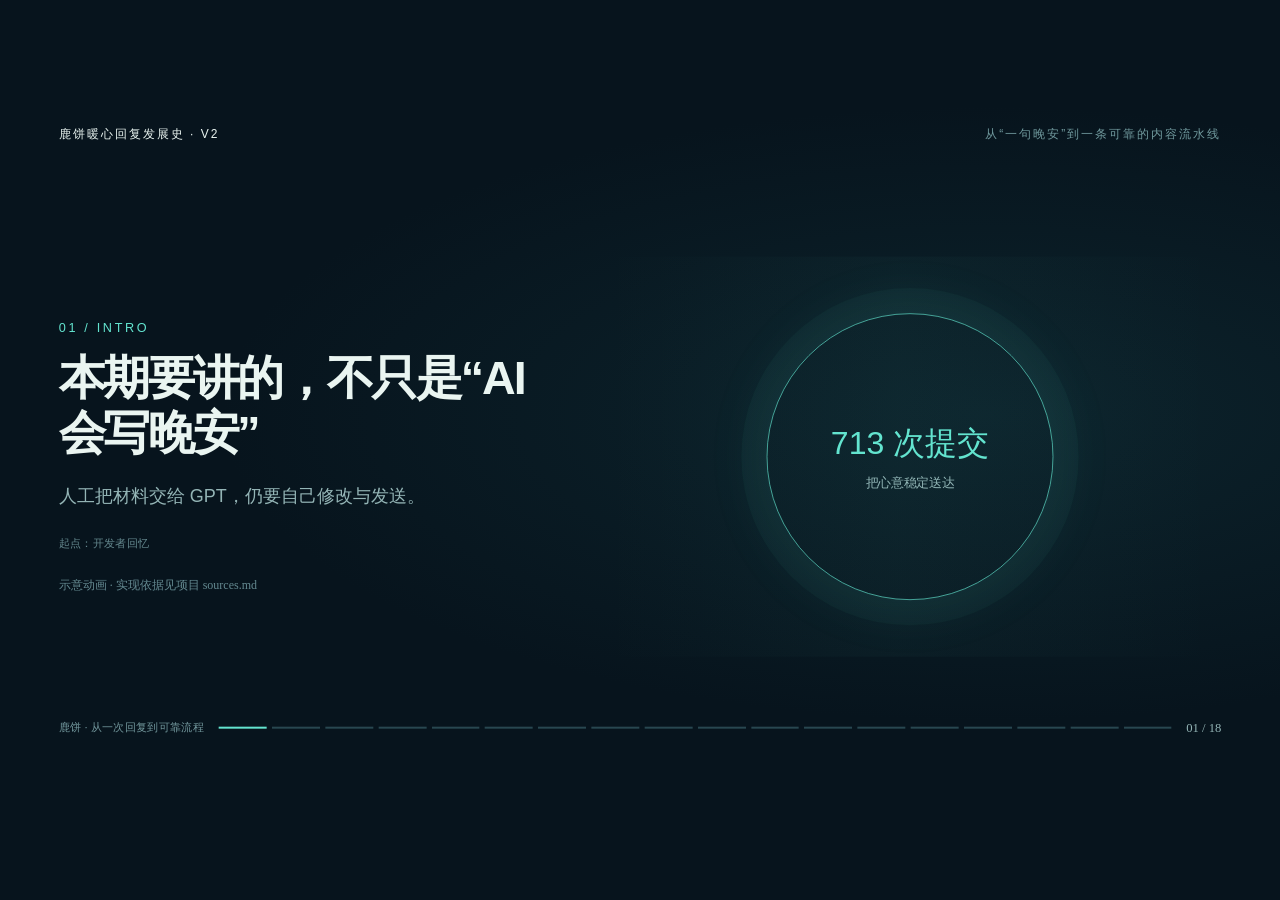
==== projects/development-history-v3-tts/ppt/index.html @ d37644af "feat: add TTS and RVC variants with a layered animated outline" ====
<!doctype html><html lang="zh-CN"><head><meta charset="utf-8"><meta name="viewport" content="width=device-width,initial-scale=1"><title>鹿饼暖心回复发展史 V2</title><style>
:root{--bg:#07141d;--ink:#eaf5f1;--muted:#94b5b6;--cyan:#63e4cf;--gold:#f5c27b;--pink:#ff7f96;--line:#31515b}*{box-sizing:border-box}html,body{margin:0;overflow:hidden;background:var(--bg);color:var(--ink);font-family:"Microsoft YaHei","Noto Sans CJK SC",sans-serif}#deck{position:absolute;left:50%;top:50%;width:1920px;height:1080px;transform:translate(-50%,-50%) scale(var(--scale,1));background:radial-gradient(ellipse at 77% 45%,#16424a55,transparent 55%),var(--bg);overflow:hidden}header{position:absolute;top:54px;left:88px;right:88px;display:flex;justify-content:space-between;font-size:18px;letter-spacing:3px;color:#70999d}header b{font-weight:500;color:#eaf5f1}.slide{display:none;position:absolute;inset:0;padding:170px 88px 150px;grid-template-columns:720px 1fr;gap:90px;align-items:center}.slide.active{display:grid}.eyebrow{font-size:19px;color:var(--cyan);letter-spacing:4px;margin-bottom:24px}.counter{font:18px Consolas;color:#648990;margin-top:35px}h1{font-size:70px;line-height:1.16;letter-spacing:-3px;margin:0 0 30px;max-width:700px}h1 em{font-style:normal;color:var(--cyan)}p{font-size:27px;line-height:1.85;color:var(--muted);margin:0;max-width:700px}.source{margin-top:30px;color:#65898f;font-size:17px;line-height:1.75}.source strong{color:var(--gold);font-weight:500}.stage{height:600px;position:relative;display:flex;align-items:center;justify-content:center}.stage:before{content:"";position:absolute;inset:0;background:linear-gradient(90deg,transparent,#63e4cf08 48%,transparent)}.axis{position:absolute;left:0;right:0;top:50%;height:1px;background:var(--line)}.packet{position:absolute;left:calc(var(--p)*1%);top:calc(50% + var(--y));width:126px;height:42px;border:1px solid #568b91;border-radius:9px;background:#102b34;display:grid;place-items:center;font-size:16px;color:#cde0dc;transform:translate(-50%,-50%) scale(var(--s,1));opacity:var(--o,1)}.packet.hot{border-color:var(--gold);color:var(--gold)}.packet.merge{width:180px;border-color:var(--cyan);color:var(--cyan)}.context-box{position:absolute;left:8%;right:8%;top:28%;height:205px;border:1px solid #517a80;border-radius:18px;padding:24px}.context-box .bar{height:22px;border-radius:20px;background:#1d3d45;overflow:hidden}.context-box .fill{width:calc(var(--p)*1%);height:100%;background:linear-gradient(90deg,var(--cyan),var(--gold));transform-origin:left}.context-box .limit{position:absolute;top:70px;bottom:22px;left:calc(var(--limit)*1%);border-left:2px dashed var(--pink)}.context-box label{display:flex;justify-content:space-between;color:var(--muted);font-size:18px;margin-bottom:24px}.overflow{position:absolute;right:45px;bottom:34px;color:var(--pink);font-size:21px;opacity:var(--overflow,0)}.tokens{position:absolute;left:4%;right:4%;bottom:90px;display:flex;gap:10px;justify-content:center}.token{padding:14px 18px;border:1px solid #3c6167;border-radius:8px;font-size:18px;opacity:.6;transform:translateY(0)}.token.selected{border-color:var(--cyan);color:var(--cyan);opacity:1;transform:translateY(-12px)}.window{position:absolute;left:10%;right:10%;top:21%;bottom:21%;border:1px solid var(--cyan);border-radius:22px;padding:34px;transform:scaleX(var(--wide,.45));transform-origin:left;overflow:hidden;background:#0b2730aa}.window .evidence{display:flex;flex-direction:column;gap:15px;width:680px;opacity:var(--evidence,0)}.evidence i{height:14px;background:#3e7277;border-radius:7px}.evidence i:nth-child(2){width:75%}.evidence i:nth-child(3){width:90%}.evidence i:nth-child(4){width:58%}.evidence i:nth-child(5){width:82%}.full-badge{position:absolute;right:35px;top:35px;color:var(--gold);font-size:21px;opacity:var(--full,0)}.badprompt,.goodprompt{position:absolute;left:8%;right:8%;border:1px solid #515f63;border-radius:14px;padding:24px;font-size:22px;line-height:1.6}.badprompt{top:20%;color:#b7a6a8;opacity:calc(1 - var(--p))}.goodprompt{top:51%;border-color:var(--cyan);clip-path:inset(0 calc(100% - var(--good,0)*1%) 0 0);color:var(--cyan)}.rule{position:absolute;bottom:20%;display:flex;gap:16px}.rule b{border:1px solid #4e777a;border-radius:20px;padding:10px 18px;color:var(--muted);opacity:.25}.rule b.on{opacity:1;border-color:var(--cyan);color:var(--cyan)}.script-track{position:absolute;left:7%;right:7%;top:47%;height:5px;background:var(--line)}.script-dot{position:absolute;left:calc(var(--p)*80% + 10%);top:calc(47% - 13px);width:30px;height:30px;border-radius:50%;background:var(--gold);box-shadow:0 0 35px var(--gold);transform:translateX(-50%)}.script-node{position:absolute;top:32%;padding:22px;border:1px solid #446e73;border-radius:12px;color:var(--muted);opacity:.35;transform:translateY(20px)}.script-node.on{opacity:1;transform:translateY(0);border-color:var(--cyan);color:var(--ink)}.script-node:nth-child(1){left:5%}.script-node:nth-child(2){left:34%}.script-node:nth-child(3){right:5%}.model-line{position:absolute;left:10%;right:10%;top:56%;height:3px;background:var(--line)}.model-marker{position:absolute;left:calc(10% + var(--p)*80%);top:calc(56% - 18px);width:38px;height:38px;border-radius:50%;background:var(--cyan);box-shadow:0 0 40px var(--cyan);transform:translateX(-50%)}.model-labels{position:absolute;left:8%;right:8%;top:63%;display:flex;justify-content:space-between;color:var(--muted);font-size:21px}.glyphs{position:absolute;top:25%;display:flex;gap:24px;font-size:42px;color:var(--cyan)}.glyphs span{opacity:var(--glyph,.2);transform:translateY(calc((1 - var(--glyph))*20px))}.fourgrid{position:absolute;left:8%;top:20%;width:430px;height:430px;display:grid;grid-template-columns:1fr 1fr;gap:8px;transform:translateX(calc(var(--p)*-100px)) rotate(calc(var(--p)*-3deg));opacity:calc(1 - var(--p)*.7)}.fourgrid i{background:#16444b;border:1px solid #4a7d7d;display:grid;place-items:center;color:#87c1bc;font-style:normal;font-size:19px}.film{position:absolute;right:7%;top:20%;width:470px;height:440px;border:1px solid var(--cyan);background:linear-gradient(145deg,#112d34,#081921);transform:translateX(calc((1 - var(--p))*140px));opacity:var(--film,0);padding:28px}.film:before{content:"";display:block;height:240px;background:radial-gradient(circle at 60% 35%,#6ee7d65a,transparent 20%),linear-gradient(135deg,#184d55,#0b222a);border:1px solid #4e7e83}.film span{display:block;color:var(--gold);margin-top:22px;font-size:22px}.anchor{position:absolute;left:52%;top:48%;color:var(--cyan);font-size:18px;opacity:var(--anchor,0)}.nodes{position:absolute;inset:12% 8%}.node{position:absolute;width:128px;height:70px;border:1px solid #4f7c80;border-radius:12px;display:grid;place-items:center;color:var(--muted);opacity:.5}.node.sui{left:7%;top:15%}.node.guest{right:7%;top:15%}.node.voice{left:38%;bottom:8%}.node.image{right:8%;bottom:5%}.node.on{border-color:var(--cyan);color:var(--cyan);opacity:1}.link{position:absolute;height:2px;background:var(--cyan);transform-origin:left;opacity:var(--link-o,0)}.link.one{left:23%;top:28%;width:42%;transform:rotate(20deg)}.link.two{left:50%;top:34%;width:36%;transform:rotate(65deg)}.clock{position:absolute;left:17%;top:18%;width:250px;height:250px;border:2px solid #4b747b;border-radius:50%;display:grid;place-items:center;font-size:42px;color:var(--gold)}.clock:after{content:"";position:absolute;left:50%;top:50%;height:82px;width:3px;background:var(--cyan);transform-origin:bottom;transform:translate(-50%,-100%) rotate(calc(var(--p)*720deg))}.path{position:absolute;left:48%;right:8%;top:31%;font-size:22px;color:var(--muted);line-height:3}.path b{color:var(--cyan);font-weight:500}.branch{position:absolute;left:50%;top:53%;width:42%;height:2px;background:var(--line)}.branch:after{content:"";position:absolute;right:0;top:-22px;width:70%;height:44px;border-top:2px solid var(--cyan);border-right:2px solid var(--cyan);border-radius:0 28px 0 0;opacity:var(--p)}.branch:before{content:"文字先发 → 图片补图";position:absolute;right:0;top:34px;color:var(--gold);font-size:19px;opacity:var(--p)}.queue{position:absolute;left:7%;right:7%;top:34%;display:flex;justify-content:space-between}.qitem{width:170px;height:95px;border:1px solid #426d72;border-radius:10px;display:grid;place-items:center;color:var(--muted);opacity:.5}.qitem.on{color:var(--cyan);border-color:var(--cyan);opacity:1;transform:translateY(-12px)}.qarrow{align-self:center;color:var(--gold);font-size:30px}.end-ring{width:430px;height:430px;border-radius:50%;border:1px solid var(--cyan);display:grid;place-items:center;color:var(--cyan);font-size:48px;box-shadow:0 0 0 38px #63e4cf08,0 0 100px #63e4cf18}.end-ring small{display:block;font-size:19px;color:var(--muted);text-align:center;margin-top:15px}footer{position:absolute;left:88px;right:88px;bottom:112px;display:flex;align-items:center;gap:22px;color:#72979c;font-size:17px}.rail{flex:1;display:flex;gap:8px}.rail i{height:3px;flex:1;background:#284750}.rail i.on{background:var(--cyan)}.rail i.past{background:#387177}.page{font:19px Consolas;color:var(--muted)}
</style></head><body><main id="deck"><header><b>鹿饼暖心回复发展史 · V2</b><span>从“一句晚安”到一条可靠的内容流水线</span></header></main><script>
const data=[{"id":"intro","title":"本期要讲的，不只是“AI 会写晚安”","narration":"这期我们不只展示一条生成结果，而是沿着一条真实流水线，看看录播怎么进来、上下文怎么整理、晚安和漫画怎么变好，以及为什么这些细节值得反复修。","kind":"intro","labels":["本期主题","整体流程","优化细节"]},{"id":"overview","title":"先看全貌：录播结束以后发生什么","narration":"整体流程是：录播姬完成录制，通过 Webhook 通知程序；程序等待文件稳定、合并分段、提取音频、生成字幕，再把上下文交给晚安、漫画和切片流程，最后进入人工确认。","kind":"overview","labels":["录播姬","Webhook","ASR → 晚安 → 切片"]},{"id":"origin","title":"本来只是想写一句晚安","narration":"最开始，我们只是人工把弹幕贴进聊天网页。真正费心的，是让这一句晚安，既记得今晚，也真的有点温度。","kind":"flow","labels":["人工整理","GPT 网页","晚安草稿"]},{"id":"context_limit","title":"上下文装不下，怎么办","narration":"早期模型的上下文装不下整场直播。我们先按时间分组、合并重复弹幕，再降低水词权重。先解决的，是模型到底能看到什么。","kind":"context","labels":["原始弹幕","有限窗口","超出容量"]},{"id":"short_context","title":"短一点，反而更容易写好","narration":"当时我们发现，筛选后的短上下文反而更聚焦。但不能随便删：随机丢弃后来改成评分、目标行数和必留项，让关键细节留下来。","kind":"selection","labels":["随机丢弃","目标 1000 行","必留细节"]},{"id":"full_context","title":"模型变强，取舍也要重做","narration":"后来模型能力进步，我们又试着保留完整字幕和弹幕。弥月、米汀的实验流程只压缩重复排版，再用原文复核。策略也要跟着能力变。","kind":"expand","labels":["筛选输入","完整证据","原文复核"]},{"id":"warm_prompt","title":"暖心，不是多加几句夸奖","narration":"回复一度爱说含金量爆表，听起来热闹，却每晚都差不多。后来我们要求它回应具体原话、失误和现场反应。暖心，要从今晚的细节长出来。","kind":"prompt","labels":["泛泛夸奖","回应原话","具体 → 感受"]},{"id":"prompt_boundaries","title":"一句自然的话，背后也有边界","narration":"我们还反复调整称呼、字数和问候。粉丝名字不能当主播名字，嘉宾的经历不能算给房主。白天下播，也不能机械地说晚安。","kind":"rules","labels":["称呼边界","说话人边界","真实时段"]},{"id":"comic_script","title":"先当编剧，再请画师","narration":"漫画更不是把摘要扔给画图模型。先选几个有起因、有转折的节拍，再写角色动作、画面和短台词。脚本太长被截断，还得修输出限制和失败处理。","kind":"script","labels":["原文证据","叙事节拍","画面脚本"]},{"id":"references","title":"画得像，还要画得对","narration":"立绘保证人物像，录播截图保证场景对。后来脚本会主动请求关键时刻的截图，并说明用来核对什么。参考图不是装饰，而是画面证据。","kind":"references","labels":["角色立绘","关键截图","核对事实"]},{"id":"wrong_game","title":"她爱玩，不等于今晚就在玩","narration":"有次我们发现，小弥的图总在启动原神。问题出在人设抢过了本场事实。后来明确证据优先级：本场标题和原话，必须压过模型对人物的刻板印象。","kind":"evidence","labels":["稳定人设","本场标题","实际游戏"]},{"id":"image_models","title":"模型升级，中文终于能入画","narration":"早期图片里的中文容易出错，我们甚至要求纯默剧。后来接入更支持中文的模型，包括新的图像模型，才重新规划台词、拟声词和位置。","kind":"models","labels":["早期模型","高级模型","中文锚点"]},{"id":"composition","title":"同一场直播，两种讲法","narration":"构图也发展出两条路：四格把几个笑点依次讲清；沉浸式让人物进入电影感主画面。再把四到六处中文回忆锚点，放回对应动作旁边。","kind":"composition","labels":["四格分镜","沉浸主画面","回忆锚点"]},{"id":"multi_people","title":"从一个人，到一群不同的人","narration":"扩展到多位主播时，每个房间都要配置称呼、粉丝名、外观和参考图。有的人适合长回复，有的人需要短一点，语气也不能全套岁己的模板。","kind":"identity","labels":["房间配置","独立称呼","参考图"]},{"id":"false_guests","title":"一个表情包，也会让 AI 串台","narration":"表情包名字里有花礼，不代表花礼来联动了。我们修过这种误加角色，也修过把粉碎机听成岁己。声音、原话和上下文要互相核对，不能见词就替换。","kind":"gate","labels":["提到名字","证据门槛","允许入画"]},{"id":"timing","title":"生成好了，也不一定马上发","narration":"发送时机同样磨了很久：断流不等于下播，动态也要找对。新动态五分钟内优先及时回复；图片没好就先发文字，错过窗口再有限等待，之后补图。","kind":"timing","labels":["确认动态","五分钟窗口","文字先发"]},{"id":"reliability","title":"重试一次，不能多发一遍","narration":"还有观众看不见的功夫：显卡忙时排队，重启后恢复任务，同一场不能重复生图、重复评论。共享缓存省掉重复输入，失败的切片也不能拖垮整条晚安流程。","kind":"queue","labels":["排队恢复","缓存命中","一次发送"]},{"id":"ending","title":"713 次提交，还是同一个出发点","narration":"从第一版到现在，仓库已经有七百多次提交。它们不是为了把流程图画得更复杂，而是一次次让事实更准、表达更贴心，让那句晚安值得被收到。","kind":"ending","labels":["713 次提交","事实更准","心意送达"]}];const deck=document.querySelector('#deck');const slides=[];const rail=document.createElement('div');rail.className='rail';let current=0;
function visual(item){const labels=item.labels.map(function(x,i){return '<span class="token '+(i===0?'selected':'')+'" style="--dy:'+(i*3)+'px">'+x+'</span>'}).join('');if(item.kind==='flow')return '<div class="axis"></div>'+['弹幕','时间','情绪','原话'].map(function(x,i){return '<i class="packet '+(i===3?'hot':'')+'" style="--p:'+(12+i*22)+';--y:'+((i-1.5)*75)+'px">'+x+'</i>'}).join('')+'<div class="packet merge" style="--p:50;--y:0">可用输入</div>';if(item.kind==='context')return '<div class="context-box" style="--limit:68"><label><span>原始直播证据</span><span>上下文窗口</span></label><div class="bar"><div class="fill"></div></div><div class="limit"></div><div class="overflow">超出窗口 → 必须取舍</div></div>';if(item.kind==='selection')return '<div class="context-box" style="--limit:100"><label><span>评分：信号、次数、人数</span><span>目标行数</span></label><div class="bar"><div class="fill"></div></div><div class="tokens">'+labels+'</div></div>';if(item.kind==='expand')return '<div class="window"><div class="evidence"><i></i><i></i><i></i><i></i><i></i></div><div class="full-badge">完整证据 · 重复压缩</div></div>';if(item.kind==='prompt')return '<div class="badprompt">“今晚含金量爆表，大家都很开心。”<br><small>泛泛、每晚都能用</small></div><div class="goodprompt">“从本场那句原话切入，再说为什么让人心疼或发笑。”</div><div class="rule">'+labels+'</div>';if(item.kind==='rules')return '<div class="rule" style="top:35%;bottom:auto">'+labels+'</div><div class="nodes"><div class="node sui on">房主岁己</div><div class="node guest">嘉宾／外部声源</div><div class="node voice on">时段与称呼</div></div>';if(item.kind==='script')return '<div class="script-node">原文证据</div><div class="script-node">叙事节拍</div><div class="script-node">角色动作</div><div class="script-track"></div><div class="script-dot"></div>';if(item.kind==='references')return '<div class="nodes"><div class="node sui on">立绘：人物</div><div class="node guest on">截图：事实</div><div class="node voice">脚本：动作</div><div class="node image">成图：证据</div><div class="link one"></div><div class="link two"></div></div>';if(item.kind==='evidence')return '<div class="fourgrid"><i>人设<br>线索</i><i>本场<br>原话</i><i>标题<br>证据</i><i>画面<br>截图</i></div><div class="film"><div></div><span>本场事实优先</span></div>';if(item.kind==='models')return '<div class="glyphs"><span>无字</span><span>少字</span><span>中文锚点</span></div><div class="model-line"></div><div class="model-marker"></div><div class="model-labels"><span>早期模型</span><span>高级模型</span><span>GPT Image 2</span></div>';if(item.kind==='composition')return '<div class="fourgrid"><i>起因</i><i>反应</i><i>转折</i><i>结果</i></div><div class="film"><div></div><span>一张画面：起因 → 转折 → 收束</span></div><div class="anchor">文字锚点贴在对应动作旁</div>';if(item.kind==='identity')return '<div class="nodes"><div class="node sui on">岁己<br>房主</div><div class="node guest">嘉宾<br>声纹</div><div class="node voice">外观／别名</div><div class="node image">参考图</div><div class="link one"></div><div class="link two"></div></div>';if(item.kind==='gate')return '<div class="context-box"><label><span>提到名字</span><span>是否真联动？</span></label><div class="tokens">'+labels+'</div><div class="full-badge">原话 + 声音 + 上下文 → 通过</div></div>';if(item.kind==='timing')return '<div class="clock"><span>下播</span></div><div class="path"><b>确认最新动态</b><br>≤ 5 分钟：优先抢时效<br>图片未好：文字先发<br>超时后：有限等待再补图</div><div class="branch"></div>';if(item.kind==='queue')return '<div class="queue">'+['显卡忙','处理队列','缓存命中','一次发送'].map(function(x,i){return '<div class="qitem '+(i===0?'on':'')+'">'+x+'</div>'+(i<3?'<div class="qarrow">→</div>':'')}).join('')+'</div>';return '<div class="end-ring"><div>713 次提交<small>把心意稳定送达</small></div></div>'}
data.forEach(function(item,i){const s=document.createElement('section');s.className='slide'+(i===0?' active':'');s.dataset.slide=i;s.innerHTML='<div><div class="eyebrow">'+String(i+1).padStart(2,'0')+' / '+item.kind.toUpperCase()+'</div><h1>'+item.title+'</h1><p>'+item.narration+'</p><div class="source"><strong>原理图解</strong> · 动画展示关键变化，不是静态截图</div><div class="counter">AI VIDEO WORKFLOW · 2026</div></div><div class="stage" data-kind="'+item.kind+'">'+visual(item)+'</div>';deck.appendChild(s);const d=document.createElement('i');rail.appendChild(d);slides.push(s)});deck.appendChild(rail);const dots=[...rail.children];const page=document.createElement('span');page.className='page';page.id='page';const foot=document.createElement('footer');foot.innerHTML='<span>鹿饼 · 从一次回复到可靠流程</span>';foot.appendChild(rail);foot.appendChild(page);deck.appendChild(foot);
function resize(){document.documentElement.style.setProperty('--scale',Math.min(innerWidth/1920,innerHeight/1080))}function select(n){current=Math.max(0,Math.min(slides.length-1,n));slides.forEach(function(s,i){s.classList.toggle('active',i===current)});dots.forEach(function(d,i){d.classList.toggle('on',i===current);d.classList.toggle('past',i<current)});page.textContent=String(current+1).padStart(2,'0')+' / '+data.length}
function updateVisual(slide,time,duration){const p=Math.max(0,Math.min(1,time/duration));const stage=slides[slide].querySelector('.stage');stage.style.setProperty('--p',p);stage.style.setProperty('--limit',35+33*Math.min(1,p*1.4));stage.style.setProperty('--overflow',p>.72?1:0);stage.style.setProperty('--wide',.46+.54*p);stage.style.setProperty('--evidence',p>.45?1:0);stage.style.setProperty('--full',p>.62?1:0);stage.style.setProperty('--good',Math.min(100,p*170));stage.style.setProperty('--film',Math.max(0,(p-.35)*1.6));stage.style.setProperty('--anchor',Math.max(0,(p-.58)*2.4));stage.style.setProperty('--glyph',Math.min(1,p*1.6));stage.style.setProperty('--link-o',Math.min(1,p*2));stage.querySelectorAll('.token').forEach(function(e,i){e.classList.toggle('selected',p>(i+.4)/(stage.querySelectorAll('.token').length+.2))});stage.querySelectorAll('.script-node').forEach(function(e,i){e.classList.toggle('on',p>(i+.25)/3.2)});stage.querySelectorAll('.qitem').forEach(function(e,i){e.classList.toggle('on',p>(i+.2)/4)})}
window.renderAt=function(v){select(v.slide);updateVisual(v.slide,v.time,v.duration)};addEventListener('resize',resize);addEventListener('keydown',function(e){if(['ArrowRight',' '].includes(e.key))select(current+1);if(e.key==='ArrowLeft')select(current-1)});resize();select(0);updateVisual(0,0,15)
</script><script src="motion.js"></script></body></html>
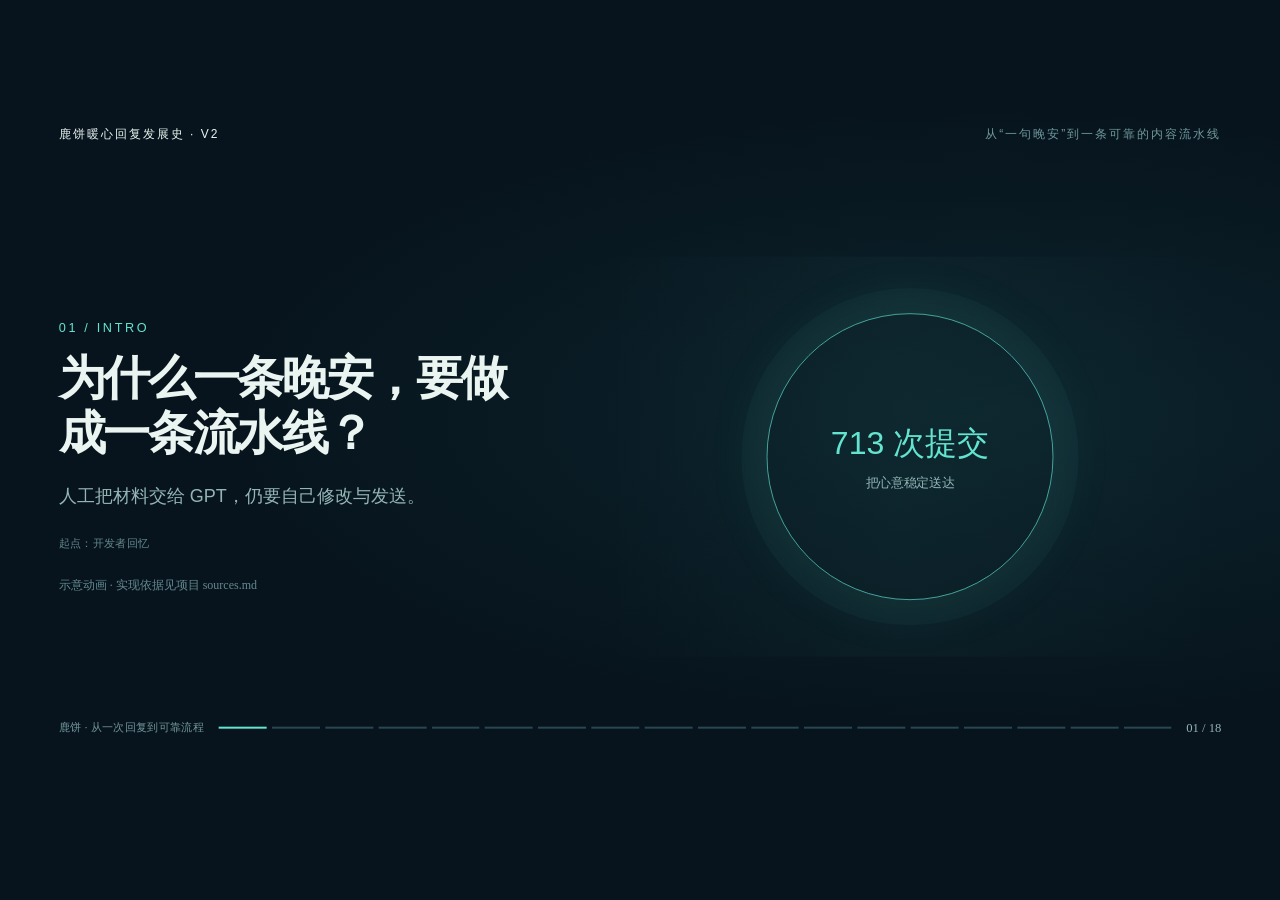
==== commit d4489332: "rewrite V3 as a layered technical explainer with sentence subtitles" ====
--- a/projects/development-history-v3-tts/ppt/index.html
+++ b/projects/development-history-v3-tts/ppt/index.html
@@ -1,9 +1,9 @@
 <!doctype html><html lang="zh-CN"><head><meta charset="utf-8"><meta name="viewport" content="width=device-width,initial-scale=1"><title>鹿饼暖心回复发展史 V2</title><style>
 :root{--bg:#07141d;--ink:#eaf5f1;--muted:#94b5b6;--cyan:#63e4cf;--gold:#f5c27b;--pink:#ff7f96;--line:#31515b}*{box-sizing:border-box}html,body{margin:0;overflow:hidden;background:var(--bg);color:var(--ink);font-family:"Microsoft YaHei","Noto Sans CJK SC",sans-serif}#deck{position:absolute;left:50%;top:50%;width:1920px;height:1080px;transform:translate(-50%,-50%) scale(var(--scale,1));background:radial-gradient(ellipse at 77% 45%,#16424a55,transparent 55%),var(--bg);overflow:hidden}header{position:absolute;top:54px;left:88px;right:88px;display:flex;justify-content:space-between;font-size:18px;letter-spacing:3px;color:#70999d}header b{font-weight:500;color:#eaf5f1}.slide{display:none;position:absolute;inset:0;padding:170px 88px 150px;grid-template-columns:720px 1fr;gap:90px;align-items:center}.slide.active{display:grid}.eyebrow{font-size:19px;color:var(--cyan);letter-spacing:4px;margin-bottom:24px}.counter{font:18px Consolas;color:#648990;margin-top:35px}h1{font-size:70px;line-height:1.16;letter-spacing:-3px;margin:0 0 30px;max-width:700px}h1 em{font-style:normal;color:var(--cyan)}p{font-size:27px;line-height:1.85;color:var(--muted);margin:0;max-width:700px}.source{margin-top:30px;color:#65898f;font-size:17px;line-height:1.75}.source strong{color:var(--gold);font-weight:500}.stage{height:600px;position:relative;display:flex;align-items:center;justify-content:center}.stage:before{content:"";position:absolute;inset:0;background:linear-gradient(90deg,transparent,#63e4cf08 48%,transparent)}.axis{position:absolute;left:0;right:0;top:50%;height:1px;background:var(--line)}.packet{position:absolute;left:calc(var(--p)*1%);top:calc(50% + var(--y));width:126px;height:42px;border:1px solid #568b91;border-radius:9px;background:#102b34;display:grid;place-items:center;font-size:16px;color:#cde0dc;transform:translate(-50%,-50%) scale(var(--s,1));opacity:var(--o,1)}.packet.hot{border-color:var(--gold);color:var(--gold)}.packet.merge{width:180px;border-color:var(--cyan);color:var(--cyan)}.context-box{position:absolute;left:8%;right:8%;top:28%;height:205px;border:1px solid #517a80;border-radius:18px;padding:24px}.context-box .bar{height:22px;border-radius:20px;background:#1d3d45;overflow:hidden}.context-box .fill{width:calc(var(--p)*1%);height:100%;background:linear-gradient(90deg,var(--cyan),var(--gold));transform-origin:left}.context-box .limit{position:absolute;top:70px;bottom:22px;left:calc(var(--limit)*1%);border-left:2px dashed var(--pink)}.context-box label{display:flex;justify-content:space-between;color:var(--muted);font-size:18px;margin-bottom:24px}.overflow{position:absolute;right:45px;bottom:34px;color:var(--pink);font-size:21px;opacity:var(--overflow,0)}.tokens{position:absolute;left:4%;right:4%;bottom:90px;display:flex;gap:10px;justify-content:center}.token{padding:14px 18px;border:1px solid #3c6167;border-radius:8px;font-size:18px;opacity:.6;transform:translateY(0)}.token.selected{border-color:var(--cyan);color:var(--cyan);opacity:1;transform:translateY(-12px)}.window{position:absolute;left:10%;right:10%;top:21%;bottom:21%;border:1px solid var(--cyan);border-radius:22px;padding:34px;transform:scaleX(var(--wide,.45));transform-origin:left;overflow:hidden;background:#0b2730aa}.window .evidence{display:flex;flex-direction:column;gap:15px;width:680px;opacity:var(--evidence,0)}.evidence i{height:14px;background:#3e7277;border-radius:7px}.evidence i:nth-child(2){width:75%}.evidence i:nth-child(3){width:90%}.evidence i:nth-child(4){width:58%}.evidence i:nth-child(5){width:82%}.full-badge{position:absolute;right:35px;top:35px;color:var(--gold);font-size:21px;opacity:var(--full,0)}.badprompt,.goodprompt{position:absolute;left:8%;right:8%;border:1px solid #515f63;border-radius:14px;padding:24px;font-size:22px;line-height:1.6}.badprompt{top:20%;color:#b7a6a8;opacity:calc(1 - var(--p))}.goodprompt{top:51%;border-color:var(--cyan);clip-path:inset(0 calc(100% - var(--good,0)*1%) 0 0);color:var(--cyan)}.rule{position:absolute;bottom:20%;display:flex;gap:16px}.rule b{border:1px solid #4e777a;border-radius:20px;padding:10px 18px;color:var(--muted);opacity:.25}.rule b.on{opacity:1;border-color:var(--cyan);color:var(--cyan)}.script-track{position:absolute;left:7%;right:7%;top:47%;height:5px;background:var(--line)}.script-dot{position:absolute;left:calc(var(--p)*80% + 10%);top:calc(47% - 13px);width:30px;height:30px;border-radius:50%;background:var(--gold);box-shadow:0 0 35px var(--gold);transform:translateX(-50%)}.script-node{position:absolute;top:32%;padding:22px;border:1px solid #446e73;border-radius:12px;color:var(--muted);opacity:.35;transform:translateY(20px)}.script-node.on{opacity:1;transform:translateY(0);border-color:var(--cyan);color:var(--ink)}.script-node:nth-child(1){left:5%}.script-node:nth-child(2){left:34%}.script-node:nth-child(3){right:5%}.model-line{position:absolute;left:10%;right:10%;top:56%;height:3px;background:var(--line)}.model-marker{position:absolute;left:calc(10% + var(--p)*80%);top:calc(56% - 18px);width:38px;height:38px;border-radius:50%;background:var(--cyan);box-shadow:0 0 40px var(--cyan);transform:translateX(-50%)}.model-labels{position:absolute;left:8%;right:8%;top:63%;display:flex;justify-content:space-between;color:var(--muted);font-size:21px}.glyphs{position:absolute;top:25%;display:flex;gap:24px;font-size:42px;color:var(--cyan)}.glyphs span{opacity:var(--glyph,.2);transform:translateY(calc((1 - var(--glyph))*20px))}.fourgrid{position:absolute;left:8%;top:20%;width:430px;height:430px;display:grid;grid-template-columns:1fr 1fr;gap:8px;transform:translateX(calc(var(--p)*-100px)) rotate(calc(var(--p)*-3deg));opacity:calc(1 - var(--p)*.7)}.fourgrid i{background:#16444b;border:1px solid #4a7d7d;display:grid;place-items:center;color:#87c1bc;font-style:normal;font-size:19px}.film{position:absolute;right:7%;top:20%;width:470px;height:440px;border:1px solid var(--cyan);background:linear-gradient(145deg,#112d34,#081921);transform:translateX(calc((1 - var(--p))*140px));opacity:var(--film,0);padding:28px}.film:before{content:"";display:block;height:240px;background:radial-gradient(circle at 60% 35%,#6ee7d65a,transparent 20%),linear-gradient(135deg,#184d55,#0b222a);border:1px solid #4e7e83}.film span{display:block;color:var(--gold);margin-top:22px;font-size:22px}.anchor{position:absolute;left:52%;top:48%;color:var(--cyan);font-size:18px;opacity:var(--anchor,0)}.nodes{position:absolute;inset:12% 8%}.node{position:absolute;width:128px;height:70px;border:1px solid #4f7c80;border-radius:12px;display:grid;place-items:center;color:var(--muted);opacity:.5}.node.sui{left:7%;top:15%}.node.guest{right:7%;top:15%}.node.voice{left:38%;bottom:8%}.node.image{right:8%;bottom:5%}.node.on{border-color:var(--cyan);color:var(--cyan);opacity:1}.link{position:absolute;height:2px;background:var(--cyan);transform-origin:left;opacity:var(--link-o,0)}.link.one{left:23%;top:28%;width:42%;transform:rotate(20deg)}.link.two{left:50%;top:34%;width:36%;transform:rotate(65deg)}.clock{position:absolute;left:17%;top:18%;width:250px;height:250px;border:2px solid #4b747b;border-radius:50%;display:grid;place-items:center;font-size:42px;color:var(--gold)}.clock:after{content:"";position:absolute;left:50%;top:50%;height:82px;width:3px;background:var(--cyan);transform-origin:bottom;transform:translate(-50%,-100%) rotate(calc(var(--p)*720deg))}.path{position:absolute;left:48%;right:8%;top:31%;font-size:22px;color:var(--muted);line-height:3}.path b{color:var(--cyan);font-weight:500}.branch{position:absolute;left:50%;top:53%;width:42%;height:2px;background:var(--line)}.branch:after{content:"";position:absolute;right:0;top:-22px;width:70%;height:44px;border-top:2px solid var(--cyan);border-right:2px solid var(--cyan);border-radius:0 28px 0 0;opacity:var(--p)}.branch:before{content:"文字先发 → 图片补图";position:absolute;right:0;top:34px;color:var(--gold);font-size:19px;opacity:var(--p)}.queue{position:absolute;left:7%;right:7%;top:34%;display:flex;justify-content:space-between}.qitem{width:170px;height:95px;border:1px solid #426d72;border-radius:10px;display:grid;place-items:center;color:var(--muted);opacity:.5}.qitem.on{color:var(--cyan);border-color:var(--cyan);opacity:1;transform:translateY(-12px)}.qarrow{align-self:center;color:var(--gold);font-size:30px}.end-ring{width:430px;height:430px;border-radius:50%;border:1px solid var(--cyan);display:grid;place-items:center;color:var(--cyan);font-size:48px;box-shadow:0 0 0 38px #63e4cf08,0 0 100px #63e4cf18}.end-ring small{display:block;font-size:19px;color:var(--muted);text-align:center;margin-top:15px}footer{position:absolute;left:88px;right:88px;bottom:112px;display:flex;align-items:center;gap:22px;color:#72979c;font-size:17px}.rail{flex:1;display:flex;gap:8px}.rail i{height:3px;flex:1;background:#284750}.rail i.on{background:var(--cyan)}.rail i.past{background:#387177}.page{font:19px Consolas;color:var(--muted)}
 </style></head><body><main id="deck"><header><b>鹿饼暖心回复发展史 · V2</b><span>从“一句晚安”到一条可靠的内容流水线</span></header></main><script>
-const data=[{"id":"intro","title":"本期要讲的，不只是“AI 会写晚安”","narration":"这期我们不只展示一条生成结果，而是沿着一条真实流水线，看看录播怎么进来、上下文怎么整理、晚安和漫画怎么变好，以及为什么这些细节值得反复修。","kind":"intro","labels":["本期主题","整体流程","优化细节"]},{"id":"overview","title":"先看全貌：录播结束以后发生什么","narration":"整体流程是：录播姬完成录制，通过 Webhook 通知程序；程序等待文件稳定、合并分段、提取音频、生成字幕，再把上下文交给晚安、漫画和切片流程，最后进入人工确认。","kind":"overview","labels":["录播姬","Webhook","ASR → 晚安 → 切片"]},{"id":"origin","title":"本来只是想写一句晚安","narration":"最开始，我们只是人工把弹幕贴进聊天网页。真正费心的，是让这一句晚安，既记得今晚，也真的有点温度。","kind":"flow","labels":["人工整理","GPT 网页","晚安草稿"]},{"id":"context_limit","title":"上下文装不下，怎么办","narration":"早期模型的上下文装不下整场直播。我们先按时间分组、合并重复弹幕，再降低水词权重。先解决的，是模型到底能看到什么。","kind":"context","labels":["原始弹幕","有限窗口","超出容量"]},{"id":"short_context","title":"短一点，反而更容易写好","narration":"当时我们发现，筛选后的短上下文反而更聚焦。但不能随便删：随机丢弃后来改成评分、目标行数和必留项，让关键细节留下来。","kind":"selection","labels":["随机丢弃","目标 1000 行","必留细节"]},{"id":"full_context","title":"模型变强，取舍也要重做","narration":"后来模型能力进步，我们又试着保留完整字幕和弹幕。弥月、米汀的实验流程只压缩重复排版，再用原文复核。策略也要跟着能力变。","kind":"expand","labels":["筛选输入","完整证据","原文复核"]},{"id":"warm_prompt","title":"暖心，不是多加几句夸奖","narration":"回复一度爱说含金量爆表，听起来热闹，却每晚都差不多。后来我们要求它回应具体原话、失误和现场反应。暖心，要从今晚的细节长出来。","kind":"prompt","labels":["泛泛夸奖","回应原话","具体 → 感受"]},{"id":"prompt_boundaries","title":"一句自然的话，背后也有边界","narration":"我们还反复调整称呼、字数和问候。粉丝名字不能当主播名字，嘉宾的经历不能算给房主。白天下播，也不能机械地说晚安。","kind":"rules","labels":["称呼边界","说话人边界","真实时段"]},{"id":"comic_script","title":"先当编剧，再请画师","narration":"漫画更不是把摘要扔给画图模型。先选几个有起因、有转折的节拍，再写角色动作、画面和短台词。脚本太长被截断，还得修输出限制和失败处理。","kind":"script","labels":["原文证据","叙事节拍","画面脚本"]},{"id":"references","title":"画得像，还要画得对","narration":"立绘保证人物像，录播截图保证场景对。后来脚本会主动请求关键时刻的截图，并说明用来核对什么。参考图不是装饰，而是画面证据。","kind":"references","labels":["角色立绘","关键截图","核对事实"]},{"id":"wrong_game","title":"她爱玩，不等于今晚就在玩","narration":"有次我们发现，小弥的图总在启动原神。问题出在人设抢过了本场事实。后来明确证据优先级：本场标题和原话，必须压过模型对人物的刻板印象。","kind":"evidence","labels":["稳定人设","本场标题","实际游戏"]},{"id":"image_models","title":"模型升级，中文终于能入画","narration":"早期图片里的中文容易出错，我们甚至要求纯默剧。后来接入更支持中文的模型，包括新的图像模型，才重新规划台词、拟声词和位置。","kind":"models","labels":["早期模型","高级模型","中文锚点"]},{"id":"composition","title":"同一场直播，两种讲法","narration":"构图也发展出两条路：四格把几个笑点依次讲清；沉浸式让人物进入电影感主画面。再把四到六处中文回忆锚点，放回对应动作旁边。","kind":"composition","labels":["四格分镜","沉浸主画面","回忆锚点"]},{"id":"multi_people","title":"从一个人，到一群不同的人","narration":"扩展到多位主播时，每个房间都要配置称呼、粉丝名、外观和参考图。有的人适合长回复，有的人需要短一点，语气也不能全套岁己的模板。","kind":"identity","labels":["房间配置","独立称呼","参考图"]},{"id":"false_guests","title":"一个表情包，也会让 AI 串台","narration":"表情包名字里有花礼，不代表花礼来联动了。我们修过这种误加角色，也修过把粉碎机听成岁己。声音、原话和上下文要互相核对，不能见词就替换。","kind":"gate","labels":["提到名字","证据门槛","允许入画"]},{"id":"timing","title":"生成好了，也不一定马上发","narration":"发送时机同样磨了很久：断流不等于下播，动态也要找对。新动态五分钟内优先及时回复；图片没好就先发文字，错过窗口再有限等待，之后补图。","kind":"timing","labels":["确认动态","五分钟窗口","文字先发"]},{"id":"reliability","title":"重试一次，不能多发一遍","narration":"还有观众看不见的功夫：显卡忙时排队，重启后恢复任务，同一场不能重复生图、重复评论。共享缓存省掉重复输入，失败的切片也不能拖垮整条晚安流程。","kind":"queue","labels":["排队恢复","缓存命中","一次发送"]},{"id":"ending","title":"713 次提交，还是同一个出发点","narration":"从第一版到现在，仓库已经有七百多次提交。它们不是为了把流程图画得更复杂，而是一次次让事实更准、表达更贴心，让那句晚安值得被收到。","kind":"ending","labels":["713 次提交","事实更准","心意送达"]}];const deck=document.querySelector('#deck');const slides=[];const rail=document.createElement('div');rail.className='rail';let current=0;
+const data=[{"id":"intro","title":"为什么一条晚安，要做成一条流水线？","narration":"你看到的可能只是一条晚安，但它背后要先回答四个问题：直播发生了什么，主播说了什么，哪些内容值得记住，以及什么时候发出去。这期先看完整流程，再拆开那些真正费心的改动。","lede":"先看观众会得到什么：一条晚安背后的完整工作流。","kind":"intro","labels":["本期主题","整体流程","优化细节"]},{"id":"overview","title":"先看地图：录播结束以后发生什么？","narration":"录播姬把分段文件和弹幕保存下来，Webhook 告诉程序“这一场可能结束了”。程序确认文件稳定、合并录播、提取音频，再交给字幕和上下文流程。最后，晚安回复、漫画、梗概和自动切片各走自己的输出路径，并保留人工确认。","lede":"从录播姬到 Webhook，再到四种输出。","kind":"overview","labels":["录播姬","Webhook","ASR → 晚安 → 切片"]},{"id":"origin","title":"输入从哪里来：不是凭空问 AI","narration":"第一步不是让模型猜。MikuFans 录播姬负责录视频和弹幕，Webhook 负责触发；程序还要等文件写完、处理重连和多段录播。输入不可靠，后面的 AI 再聪明也只是对着半场直播做总结。","lede":"输入不是猜出来的，是录播、弹幕和文件状态。","kind":"flow","labels":["人工整理","GPT 网页","晚安草稿"]},{"id":"context_limit","title":"先让电脑听懂：Whisper 到 FunASR","narration":"早期我们接的是 Whisper，把直播声音转成字幕。后来逐步接入 FunASR、Paraformer、SenseVoice 等现成工具，获得 VAD、标点、热词和更适合中文的时间戳。我们是在接工具和处理边界，不是在重新发明 ASR。","lede":"早期先解决：模型到底能看到什么。","kind":"context","labels":["原始弹幕","有限窗口","超出容量"]},{"id":"short_context","title":"说话人区分，解决了一半的问题","narration":"说话人识别可以帮助区分主播和联动嘉宾，但它不是魔法：声纹相近、多人同时说话、样本不足时仍会错。我们做过参考音频、聚类和相似度诊断，最终选择按房间和任务灰度开启，而不是假装每次都分得准。","lede":"筛选不是删字，是保留信号。","kind":"selection","labels":["随机丢弃","目标 1000 行","必留细节"]},{"id":"full_context","title":"一场直播，最后会分成四种结果","narration":"字幕和弹幕进入上下文后，会分成四条路：晚安回复回答“怎么回应主播”，漫画把事件变成画面，梗概帮助人快速浏览，切片则用高光和字幕寻找可以剪出的片段。它们共享证据，但不是同一份 Prompt。","lede":"模型变强后，再把全文放回来。","kind":"expand","labels":["筛选输入","完整证据","原文复核"]},{"id":"warm_prompt","title":"上下文装不下时，先做取舍","narration":"早期模型装不下整场直播。我们按时间分组、合并复读、降低低信息内容权重，把随机丢弃改成评分、目标行数和必留项。短上下文不是偷懒，而是当时为了让模型抓住重点的工程选择。","lede":"暖心来自具体细节，不是形容词。","kind":"prompt","labels":["泛泛夸奖","回应原话","具体 → 感受"]},{"id":"prompt_boundaries","title":"模型变强以后，才敢试全量","narration":"后来模型和缓存能力进步，部分直播间开始灰度实验新版本：保留完整字幕和弹幕，只压缩重复排版，再用原文复核。短上下文是早期选择，全量上下文是更强模型下的新选择，不能把一种策略永远套给所有房间。","lede":"称呼、说话人、时段，都有边界。","kind":"rules","labels":["称呼边界","说话人边界","真实时段"]},{"id":"comic_script","title":"晚安 Prompt：不要泛泛地夸","narration":"回复一度爱说“含金量爆表”，听起来热闹，却每晚都差不多。后来 Prompt 要求回应本场原话、失误、生活细节和观众反应；称呼、字数、时段和最小长度也都要检查。暖心不是加形容词，而是具体地回应今晚。","lede":"先写节拍，再决定画什么。","kind":"script","labels":["原文证据","叙事节拍","画面脚本"]},{"id":"references","title":"漫画输入：先写脚本，再选证据","narration":"漫画不是把摘要交给画图模型。先把事件拆成起因、转折和结果，再决定哪个人物、道具或游戏画面需要参考图。立绘负责“画得像”，录播截图负责“这场真的发生过”。","lede":"立绘核对人物，截图核对本场。","kind":"references","labels":["角色立绘","关键截图","核对事实"]},{"id":"wrong_game","title":"模型会犯一种很像人的错误","narration":"我们遇到过小弥的图总在启动原神。不是模型不认识人物，而是稳定人设压过了本场事实。后来明确优先级：标题和原话优先，截图核对作品；表情包名字也不能凭空变成联动嘉宾。","lede":"人设不能盖过本场事实。","kind":"evidence","labels":["稳定人设","本场标题","实际游戏"]},{"id":"image_models","title":"图片模型进步，文字策略也会变","narration":"早期图片里的中文经常出错，所以 Prompt 要求少字甚至纯默剧。后来接入更支持中文的模型，才开始规划四到六处回忆锚点，让短台词、拟声词和标题字真正服务画面，而不是盖住人物。","lede":"模型能否写中文，决定画面字怎么做。","kind":"models","labels":["早期模型","高级模型","中文锚点"]},{"id":"composition","title":"四格和沉浸式，各自解决一种问题","narration":"四格适合并列讲清几个笑点；沉浸式适合把一个事件做成电影感主画面。我们还规定文字锚点要贴着对应动作，避免把整段直播摘要缩成一张大海报。","lede":"四格讲顺序，沉浸式讲现场。","kind":"composition","labels":["四格分镜","沉浸主画面","回忆锚点"]},{"id":"multi_people","title":"从岁己单人，到多人联动","narration":"扩展到多个主播后，每个房间都要有自己的称呼、粉丝名、外观、参考图和字数习惯。提到别人时，系统还要判断是不是确实出现了这个人，不能把所有主播套成岁己的模板。","lede":"每个房间都有自己的配置。","kind":"identity","labels":["房间配置","独立称呼","参考图"]},{"id":"false_guests","title":"声音、名字和上下文要互相核对","narration":"短名字可能是别名，也可能只是弹幕表情包；ASR 还会把同音词听错。我们增加反例和后处理，宁可保留匿名说话人，也不把一个词直接替换成错误的人名。","lede":"提到名字，不代表真的联动。","kind":"gate","labels":["提到名字","证据门槛","允许入画"]},{"id":"timing","title":"什么时候发，也是一部分产品设计","narration":"断流不等于下播，文件完成也不等于最新动态已经确认。新动态窗口内优先抢时效；图片没好就先发文字，错过窗口再有限等待、补图。晚安不是生成完就立刻发送。","lede":"生成完成，不等于马上发送。","kind":"timing","labels":["确认动态","五分钟窗口","文字先发"]},{"id":"reliability","title":"观众看不到的，是排队和恢复","narration":"显卡忙时 ASR 要排队，重启后任务要恢复，同一场不能重复生图或重复评论。缓存减少重复输入，失败的切片不能拖垮晚安主流程；这些才是从脚本变成服务的部分。","lede":"队列、缓存、恢复，决定能不能长期跑。","kind":"queue","labels":["排队恢复","缓存命中","一次发送"]},{"id":"ending","title":"所以，这不是“一个模型一键做视频”","narration":"它是一条由录播姬、Webhook、FFmpeg、Whisper、FunASR、多个 AI 模型和人工审核接起来的流水线。模型会换，Prompt 会改，但目标不变：把看直播的人想说的话，准确、及时、温柔地送达。","lede":"把工具接起来，才能持续交付心意。","kind":"ending","labels":["713 次提交","事实更准","心意送达"]}];const deck=document.querySelector('#deck');const slides=[];const rail=document.createElement('div');rail.className='rail';let current=0;
 function visual(item){const labels=item.labels.map(function(x,i){return '<span class="token '+(i===0?'selected':'')+'" style="--dy:'+(i*3)+'px">'+x+'</span>'}).join('');if(item.kind==='flow')return '<div class="axis"></div>'+['弹幕','时间','情绪','原话'].map(function(x,i){return '<i class="packet '+(i===3?'hot':'')+'" style="--p:'+(12+i*22)+';--y:'+((i-1.5)*75)+'px">'+x+'</i>'}).join('')+'<div class="packet merge" style="--p:50;--y:0">可用输入</div>';if(item.kind==='context')return '<div class="context-box" style="--limit:68"><label><span>原始直播证据</span><span>上下文窗口</span></label><div class="bar"><div class="fill"></div></div><div class="limit"></div><div class="overflow">超出窗口 → 必须取舍</div></div>';if(item.kind==='selection')return '<div class="context-box" style="--limit:100"><label><span>评分：信号、次数、人数</span><span>目标行数</span></label><div class="bar"><div class="fill"></div></div><div class="tokens">'+labels+'</div></div>';if(item.kind==='expand')return '<div class="window"><div class="evidence"><i></i><i></i><i></i><i></i><i></i></div><div class="full-badge">完整证据 · 重复压缩</div></div>';if(item.kind==='prompt')return '<div class="badprompt">“今晚含金量爆表，大家都很开心。”<br><small>泛泛、每晚都能用</small></div><div class="goodprompt">“从本场那句原话切入，再说为什么让人心疼或发笑。”</div><div class="rule">'+labels+'</div>';if(item.kind==='rules')return '<div class="rule" style="top:35%;bottom:auto">'+labels+'</div><div class="nodes"><div class="node sui on">房主岁己</div><div class="node guest">嘉宾／外部声源</div><div class="node voice on">时段与称呼</div></div>';if(item.kind==='script')return '<div class="script-node">原文证据</div><div class="script-node">叙事节拍</div><div class="script-node">角色动作</div><div class="script-track"></div><div class="script-dot"></div>';if(item.kind==='references')return '<div class="nodes"><div class="node sui on">立绘：人物</div><div class="node guest on">截图：事实</div><div class="node voice">脚本：动作</div><div class="node image">成图：证据</div><div class="link one"></div><div class="link two"></div></div>';if(item.kind==='evidence')return '<div class="fourgrid"><i>人设<br>线索</i><i>本场<br>原话</i><i>标题<br>证据</i><i>画面<br>截图</i></div><div class="film"><div></div><span>本场事实优先</span></div>';if(item.kind==='models')return '<div class="glyphs"><span>无字</span><span>少字</span><span>中文锚点</span></div><div class="model-line"></div><div class="model-marker"></div><div class="model-labels"><span>早期模型</span><span>高级模型</span><span>GPT Image 2</span></div>';if(item.kind==='composition')return '<div class="fourgrid"><i>起因</i><i>反应</i><i>转折</i><i>结果</i></div><div class="film"><div></div><span>一张画面：起因 → 转折 → 收束</span></div><div class="anchor">文字锚点贴在对应动作旁</div>';if(item.kind==='identity')return '<div class="nodes"><div class="node sui on">岁己<br>房主</div><div class="node guest">嘉宾<br>声纹</div><div class="node voice">外观／别名</div><div class="node image">参考图</div><div class="link one"></div><div class="link two"></div></div>';if(item.kind==='gate')return '<div class="context-box"><label><span>提到名字</span><span>是否真联动？</span></label><div class="tokens">'+labels+'</div><div class="full-badge">原话 + 声音 + 上下文 → 通过</div></div>';if(item.kind==='timing')return '<div class="clock"><span>下播</span></div><div class="path"><b>确认最新动态</b><br>≤ 5 分钟：优先抢时效<br>图片未好：文字先发<br>超时后：有限等待再补图</div><div class="branch"></div>';if(item.kind==='queue')return '<div class="queue">'+['显卡忙','处理队列','缓存命中','一次发送'].map(function(x,i){return '<div class="qitem '+(i===0?'on':'')+'">'+x+'</div>'+(i<3?'<div class="qarrow">→</div>':'')}).join('')+'</div>';return '<div class="end-ring"><div>713 次提交<small>把心意稳定送达</small></div></div>'}
-data.forEach(function(item,i){const s=document.createElement('section');s.className='slide'+(i===0?' active':'');s.dataset.slide=i;s.innerHTML='<div><div class="eyebrow">'+String(i+1).padStart(2,'0')+' / '+item.kind.toUpperCase()+'</div><h1>'+item.title+'</h1><p>'+item.narration+'</p><div class="source"><strong>原理图解</strong> · 动画展示关键变化，不是静态截图</div><div class="counter">AI VIDEO WORKFLOW · 2026</div></div><div class="stage" data-kind="'+item.kind+'">'+visual(item)+'</div>';deck.appendChild(s);const d=document.createElement('i');rail.appendChild(d);slides.push(s)});deck.appendChild(rail);const dots=[...rail.children];const page=document.createElement('span');page.className='page';page.id='page';const foot=document.createElement('footer');foot.innerHTML='<span>鹿饼 · 从一次回复到可靠流程</span>';foot.appendChild(rail);foot.appendChild(page);deck.appendChild(foot);
+data.forEach(function(item,i){const s=document.createElement('section');s.className='slide'+(i===0?' active':'');s.dataset.slide=i;s.innerHTML='<div><div class="eyebrow">'+String(i+1).padStart(2,'0')+' / '+item.kind.toUpperCase()+'</div><h1>'+item.title+'</h1><p>'+item.lede+'</p><div class="source"><strong>原理图解</strong> · 动画展示关键变化，不是静态截图</div><div class="counter">AI VIDEO WORKFLOW · 2026</div></div><div class="stage" data-kind="'+item.kind+'">'+visual(item)+'</div>';deck.appendChild(s);const d=document.createElement('i');rail.appendChild(d);slides.push(s)});deck.appendChild(rail);const dots=[...rail.children];const page=document.createElement('span');page.className='page';page.id='page';const foot=document.createElement('footer');foot.innerHTML='<span>鹿饼 · 从一次回复到可靠流程</span>';foot.appendChild(rail);foot.appendChild(page);deck.appendChild(foot);
 function resize(){document.documentElement.style.setProperty('--scale',Math.min(innerWidth/1920,innerHeight/1080))}function select(n){current=Math.max(0,Math.min(slides.length-1,n));slides.forEach(function(s,i){s.classList.toggle('active',i===current)});dots.forEach(function(d,i){d.classList.toggle('on',i===current);d.classList.toggle('past',i<current)});page.textContent=String(current+1).padStart(2,'0')+' / '+data.length}
 function updateVisual(slide,time,duration){const p=Math.max(0,Math.min(1,time/duration));const stage=slides[slide].querySelector('.stage');stage.style.setProperty('--p',p);stage.style.setProperty('--limit',35+33*Math.min(1,p*1.4));stage.style.setProperty('--overflow',p>.72?1:0);stage.style.setProperty('--wide',.46+.54*p);stage.style.setProperty('--evidence',p>.45?1:0);stage.style.setProperty('--full',p>.62?1:0);stage.style.setProperty('--good',Math.min(100,p*170));stage.style.setProperty('--film',Math.max(0,(p-.35)*1.6));stage.style.setProperty('--anchor',Math.max(0,(p-.58)*2.4));stage.style.setProperty('--glyph',Math.min(1,p*1.6));stage.style.setProperty('--link-o',Math.min(1,p*2));stage.querySelectorAll('.token').forEach(function(e,i){e.classList.toggle('selected',p>(i+.4)/(stage.querySelectorAll('.token').length+.2))});stage.querySelectorAll('.script-node').forEach(function(e,i){e.classList.toggle('on',p>(i+.25)/3.2)});stage.querySelectorAll('.qitem').forEach(function(e,i){e.classList.toggle('on',p>(i+.2)/4)})}
 window.renderAt=function(v){select(v.slide);updateVisual(v.slide,v.time,v.duration)};addEventListener('resize',resize);addEventListener('keydown',function(e){if(['ArrowRight',' '].includes(e.key))select(current+1);if(e.key==='ArrowLeft')select(current-1)});resize();select(0);updateVisual(0,0,15)
